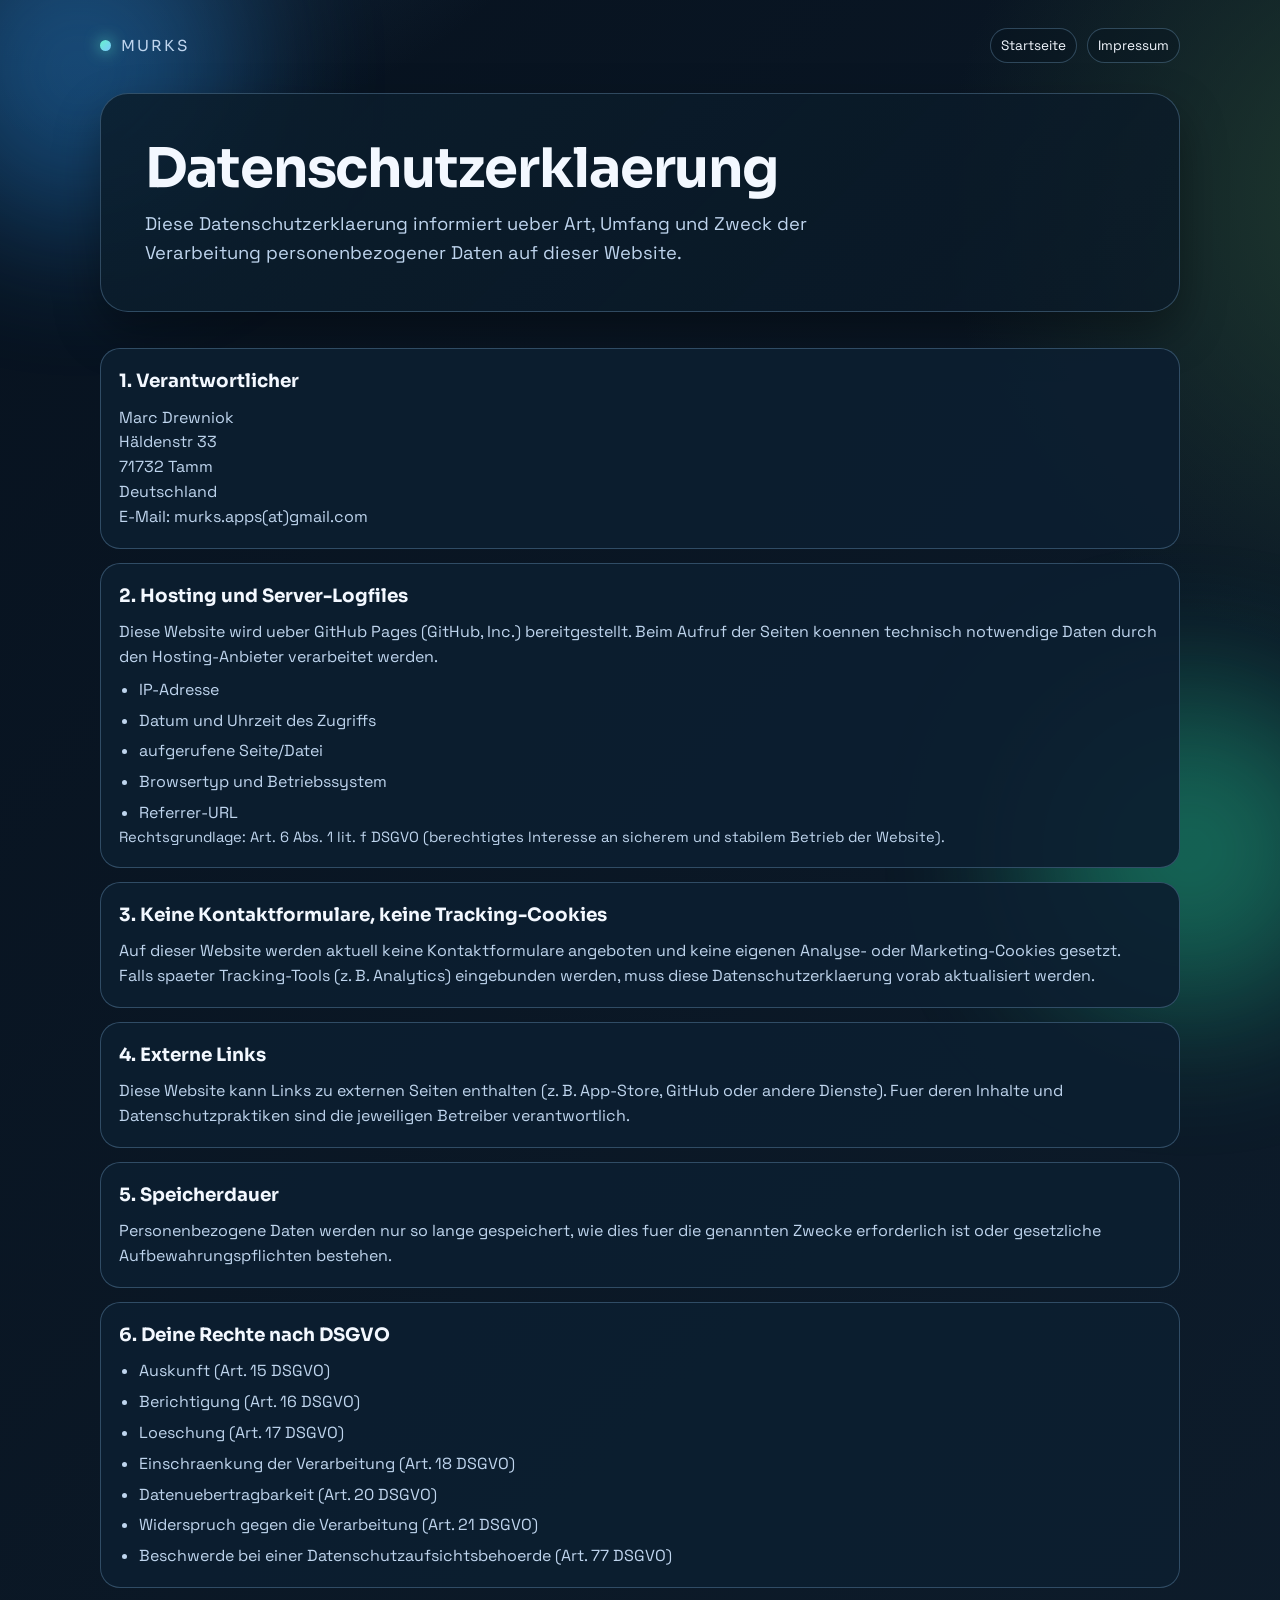
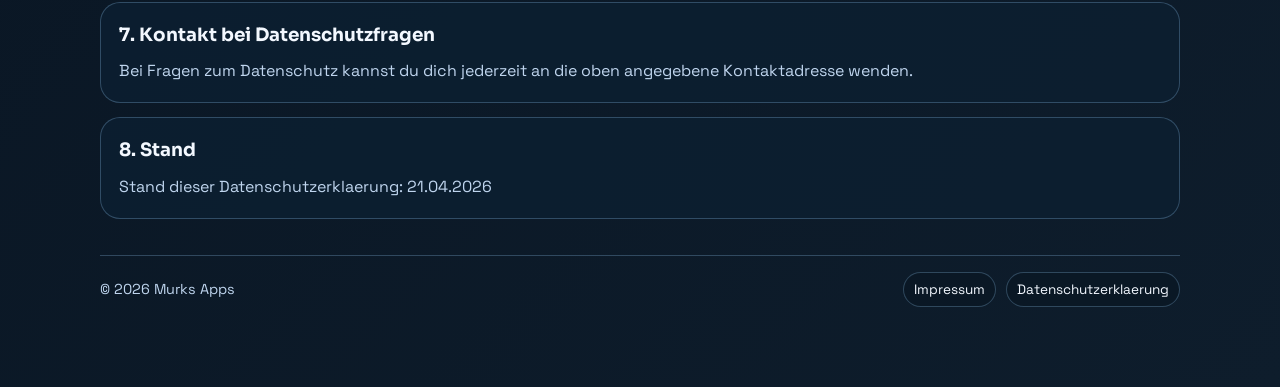
==== datenschutz.html @ 17c4be0d "added datenschutz and impressum" ====
<!doctype html>
<html lang="de">
  <head>
    <meta charset="UTF-8" />
    <meta name="viewport" content="width=device-width, initial-scale=1.0" />
    <title>Datenschutzerklaerung | Murks Apps</title>
    <meta
      name="description"
      content="Datenschutzerklaerung der Website Murks Apps mit Informationen zur Datenverarbeitung und deinen Rechten."
    />
    <meta name="robots" content="index, follow" />
    <link rel="canonical" href="https://murksd.github.io/datenschutz.html" />
    <link rel="preconnect" href="https://fonts.googleapis.com" />
    <link rel="preconnect" href="https://fonts.gstatic.com" crossorigin />
    <link
      href="https://fonts.googleapis.com/css2?family=Sora:wght@400;600;700;800&family=Space+Grotesk:wght@400;500;700&display=swap"
      rel="stylesheet"
    />
    <link rel="stylesheet" href="styles.css" />
  </head>
  <body>
    <main class="page">
      <header class="top-nav fade-in">
        <a class="brand" href="index.html">
          <span class="brand-dot"></span>
          <span>MURKS</span>
        </a>
        <div class="legal-links">
          <a class="nav-link" href="index.html">Startseite</a>
          <a href="impressum.html">Impressum</a>
        </div>
      </header>

      <section class="hero fade-in delay-1">
        <h1>Datenschutzerklaerung</h1>
        <p>
          Diese Datenschutzerklaerung informiert ueber Art, Umfang und Zweck der
          Verarbeitung personenbezogener Daten auf dieser Website.
        </p>
      </section>

      <section class="legal-wrap fade-in delay-2">
        <article class="legal-card">
          <h2>1. Verantwortlicher</h2>
          <p>Marc Drewniok</p>
          <p>Häldenstr 33</p>
          <p>71732 Tamm</p>
          <p>Deutschland</p>
          <p>E-Mail: murks.apps(at)gmail.com</p>
        </article>

        <article class="legal-card">
          <h2>2. Hosting und Server-Logfiles</h2>
          <p>
            Diese Website wird ueber GitHub Pages (GitHub, Inc.) bereitgestellt.
            Beim Aufruf der Seiten koennen technisch notwendige Daten durch den
            Hosting-Anbieter verarbeitet werden.
          </p>
          <ul>
            <li>IP-Adresse</li>
            <li>Datum und Uhrzeit des Zugriffs</li>
            <li>aufgerufene Seite/Datei</li>
            <li>Browsertyp und Betriebssystem</li>
            <li>Referrer-URL</li>
          </ul>
          <p class="legal-inline-note">
            Rechtsgrundlage: Art. 6 Abs. 1 lit. f DSGVO (berechtigtes Interesse an
            sicherem und stabilem Betrieb der Website).
          </p>
        </article>

        <article class="legal-card">
          <h2>3. Keine Kontaktformulare, keine Tracking-Cookies</h2>
          <p>
            Auf dieser Website werden aktuell keine Kontaktformulare angeboten und
            keine eigenen Analyse- oder Marketing-Cookies gesetzt.
          </p>
          <p>
            Falls spaeter Tracking-Tools (z. B. Analytics) eingebunden werden,
            muss diese Datenschutzerklaerung vorab aktualisiert werden.
          </p>
        </article>

        <article class="legal-card">
          <h2>4. Externe Links</h2>
          <p>
            Diese Website kann Links zu externen Seiten enthalten (z. B. App-Store,
            GitHub oder andere Dienste). Fuer deren Inhalte und Datenschutzpraktiken
            sind die jeweiligen Betreiber verantwortlich.
          </p>
        </article>

        <article class="legal-card">
          <h2>5. Speicherdauer</h2>
          <p>
            Personenbezogene Daten werden nur so lange gespeichert, wie dies fuer
            die genannten Zwecke erforderlich ist oder gesetzliche Aufbewahrungspflichten
            bestehen.
          </p>
        </article>

        <article class="legal-card">
          <h2>6. Deine Rechte nach DSGVO</h2>
          <ul>
            <li>Auskunft (Art. 15 DSGVO)</li>
            <li>Berichtigung (Art. 16 DSGVO)</li>
            <li>Loeschung (Art. 17 DSGVO)</li>
            <li>Einschraenkung der Verarbeitung (Art. 18 DSGVO)</li>
            <li>Datenuebertragbarkeit (Art. 20 DSGVO)</li>
            <li>Widerspruch gegen die Verarbeitung (Art. 21 DSGVO)</li>
            <li>Beschwerde bei einer Datenschutzaufsichtsbehoerde (Art. 77 DSGVO)</li>
          </ul>
        </article>

        <article class="legal-card">
          <h2>7. Kontakt bei Datenschutzfragen</h2>
          <p>
            Bei Fragen zum Datenschutz kannst du dich jederzeit an die oben angegebene
            Kontaktadresse wenden.
          </p>
        </article>

        <article class="legal-card">
          <h2>8. Stand</h2>
          <p>Stand dieser Datenschutzerklaerung: 21.04.2026</p>
        </article>
      </section>

      <footer class="site-footer fade-in delay-3">
        <p>© 2026 Murks Apps</p>
        <div class="legal-links" aria-label="Rechtliche Links">
          <a href="impressum.html">Impressum</a>
          <a href="datenschutz.html">Datenschutzerklaerung</a>
        </div>
      </footer>
    </main>
  </body>
</html>
---- styles.css ----
:root {
  --bg: #07121f;
  --bg-alt: #0e1d2c;
  --card: rgba(9, 23, 37, 0.72);
  --card-strong: rgba(12, 31, 48, 0.92);
  --line: rgba(155, 208, 255, 0.26);
  --text: #f3f8ff;
  --muted: #bfd5ee;
  --accent: #66f2cd;
  --accent-2: #ff9f68;
  --shadow: 0 20px 45px rgba(0, 0, 0, 0.35);
}

* {
  box-sizing: border-box;
}

html,
body {
  margin: 0;
  padding: 0;
}

body {
  min-height: 100vh;
  color: var(--text);
  font-family: "Space Grotesk", "Segoe UI", sans-serif;
  background:
    radial-gradient(900px circle at 10% -20%, #1f3b57 0%, transparent 60%),
    radial-gradient(800px circle at 110% 10%, #203b2f 0%, transparent 58%),
    linear-gradient(135deg, var(--bg) 0%, var(--bg-alt) 100%);
  line-height: 1.55;
  overflow-x: hidden;
}

body::before,
body::after {
  content: "";
  position: fixed;
  width: 320px;
  height: 320px;
  border-radius: 50%;
  z-index: -1;
  filter: blur(75px);
  opacity: 0.38;
  animation: drift 12s ease-in-out infinite alternate;
}

body::before {
  background: #2e9fff;
  top: -90px;
  left: -80px;
}

body::after {
  background: #27e6a5;
  right: -70px;
  bottom: -110px;
  animation-delay: 1.8s;
}

@keyframes drift {
  from {
    transform: translateY(0px) scale(1);
  }
  to {
    transform: translateY(20px) scale(1.08);
  }
}

.page {
  width: min(1080px, 92vw);
  margin: 0 auto;
  padding: 28px 0 80px;
}

.top-nav {
  display: flex;
  justify-content: space-between;
  align-items: center;
  margin-bottom: 30px;
}

.brand {
  display: inline-flex;
  align-items: center;
  gap: 10px;
  font-family: "Sora", "Trebuchet MS", sans-serif;
  font-size: 0.95rem;
  letter-spacing: 0.14em;
  text-transform: uppercase;
  color: var(--muted);
  text-decoration: none;
}

.brand-dot {
  width: 11px;
  height: 11px;
  border-radius: 50%;
  background: linear-gradient(135deg, var(--accent), #7cc9ff);
  box-shadow: 0 0 16px rgba(102, 242, 205, 0.85);
}

.nav-link {
  color: var(--text);
  text-decoration: none;
  border: 1px solid var(--line);
  padding: 8px 14px;
  border-radius: 999px;
  background: rgba(8, 21, 33, 0.5);
  transition: transform 0.2s ease, border-color 0.2s ease;
}

.nav-link:hover {
  transform: translateY(-2px);
  border-color: rgba(155, 208, 255, 0.5);
}

.hero {
  background: linear-gradient(135deg, rgba(11, 30, 45, 0.88), rgba(10, 25, 39, 0.76));
  border: 1px solid var(--line);
  border-radius: 28px;
  box-shadow: var(--shadow);
  padding: clamp(22px, 4vw, 44px);
  margin-bottom: 36px;
}

.hero-app {
  display: flex;
  align-items: center;
  gap: 18px;
}

.hero-app-icon {
  width: 84px;
  height: 84px;
  flex: 0 0 auto;
  border-radius: 22px;
  object-fit: cover;
  border: 1px solid rgba(255, 255, 255, 0.25);
  box-shadow: 0 10px 28px rgba(0, 0, 0, 0.35);
}

.hero h1 {
  font-family: "Sora", "Trebuchet MS", sans-serif;
  margin: 0 0 10px;
  line-height: 1.14;
  font-size: clamp(2.05rem, 5vw, 3.4rem);
  letter-spacing: -0.02em;
}

.hero p {
  max-width: 760px;
  margin: 0;
  color: var(--muted);
  font-size: clamp(1.02rem, 2.35vw, 1.15rem);
}

.section-title {
  margin: 0 0 14px;
  font-family: "Sora", "Trebuchet MS", sans-serif;
  font-size: clamp(1.25rem, 2.6vw, 1.7rem);
}

.app-grid {
  display: grid;
  grid-template-columns: repeat(auto-fit, minmax(230px, 320px));
  gap: 18px;
  justify-content: start;
}

.app-tile,
.panel,
.flow-step,
.feature {
  border: 1px solid var(--line);
  border-radius: 20px;
  background: var(--card);
  backdrop-filter: blur(6px);
}

.app-tile {
  text-decoration: none;
  color: inherit;
  padding: 18px;
  transition: transform 0.24s ease, border-color 0.24s ease, background 0.24s ease;
}

.app-tile:hover {
  transform: translateY(-6px);
  border-color: rgba(102, 242, 205, 0.7);
  background: rgba(14, 38, 59, 0.9);
}

.app-icon {
  width: 76px;
  height: 76px;
  border-radius: 18px;
  object-fit: cover;
  border: 1px solid rgba(255, 255, 255, 0.25);
  box-shadow: 0 10px 28px rgba(0, 0, 0, 0.35);
}

.app-title {
  margin: 14px 0 6px;
  font-family: "Sora", "Trebuchet MS", sans-serif;
  font-size: 1.25rem;
}

.app-desc {
  margin: 0;
  color: var(--muted);
  font-size: 0.97rem;
}

.tag {
  margin-top: 12px;
  display: inline-block;
  padding: 5px 10px;
  border-radius: 999px;
  font-size: 0.78rem;
  letter-spacing: 0.06em;
  text-transform: uppercase;
  color: #03221a;
  background: linear-gradient(135deg, #9bffd6, #6bffc0);
  font-weight: 700;
}

.panel {
  padding: 18px;
  margin-bottom: 22px;
  background: var(--card-strong);
}

.panel p {
  margin: 0;
  color: var(--muted);
}

.flow-grid,
.features-grid {
  display: grid;
  grid-template-columns: repeat(auto-fit, minmax(170px, 1fr));
  gap: 14px;
  margin-bottom: 26px;
}

.flow-step,
.feature {
  padding: 16px;
}

.step-id {
  margin: 0 0 8px;
  font-size: 0.8rem;
  letter-spacing: 0.1em;
  text-transform: uppercase;
  color: var(--accent);
  font-weight: 700;
}

.flow-step h3,
.feature h3 {
  margin: 0 0 8px;
  font-size: 1.05rem;
  font-family: "Sora", "Trebuchet MS", sans-serif;
}

.flow-step p,
.feature p {
  margin: 0;
  color: var(--muted);
  font-size: 0.95rem;
}

.shots-grid {
  display: grid;
  grid-template-columns: repeat(auto-fit, minmax(260px, 1fr));
  gap: 14px;
  align-items: start;
}

.shot {
  border: 1px solid var(--line);
  border-radius: 18px;
  overflow: visible;
  background: rgba(7, 18, 30, 0.85);
}

.shot img {
  width: 100%;
  height: auto;
  object-fit: contain;
  display: block;
  border-radius: 18px;
}

.shot figcaption {
  padding: 10px 11px;
  color: var(--muted);
  font-size: 0.9rem;
}

.shot:has(img:only-child) {
  background: transparent;
}

.shot.missing {
  min-height: 340px;
  display: flex;
  align-items: center;
  justify-content: center;
  padding: 14px;
  text-align: center;
  color: var(--muted);
}

.footer-note {
  margin-top: 34px;
  color: var(--muted);
  font-size: 0.86rem;
}

.site-footer {
  margin-top: 36px;
  border-top: 1px solid var(--line);
  padding-top: 16px;
  display: flex;
  flex-wrap: wrap;
  justify-content: space-between;
  align-items: center;
  gap: 12px;
}

.site-footer p {
  margin: 0;
  color: var(--muted);
  font-size: 0.9rem;
}

.legal-links {
  display: inline-flex;
  gap: 10px;
  flex-wrap: wrap;
}

.legal-links a {
  color: var(--text);
  text-decoration: none;
  border: 1px solid var(--line);
  padding: 6px 10px;
  border-radius: 999px;
  font-size: 0.85rem;
  background: rgba(8, 21, 33, 0.45);
}

.legal-links a:hover {
  border-color: rgba(155, 208, 255, 0.5);
}

.legal-wrap {
  display: grid;
  gap: 14px;
}

.legal-card {
  border: 1px solid var(--line);
  border-radius: 20px;
  background: var(--card-strong);
  padding: 18px;
}

.legal-card h2 {
  margin: 0 0 10px;
  font-family: "Sora", "Trebuchet MS", sans-serif;
  font-size: 1.15rem;
}

.legal-card p,
.legal-card li {
  margin: 0;
  color: var(--muted);
}

.legal-card ul {
  margin: 8px 0 0;
  padding-left: 20px;
  display: grid;
  gap: 6px;
}

.legal-inline-note {
  margin-top: 8px;
  font-size: 0.92rem;
}

.fade-in {
  opacity: 0;
  transform: translateY(12px);
  animation: show 0.55s ease forwards;
}

.delay-1 {
  animation-delay: 0.1s;
}

.delay-2 {
  animation-delay: 0.2s;
}

.delay-3 {
  animation-delay: 0.3s;
}

@keyframes show {
  to {
    opacity: 1;
    transform: translateY(0);
  }
}

@media (max-width: 760px) {
  .top-nav {
    margin-bottom: 18px;
  }

  .hero {
    border-radius: 22px;
  }

  .hero-app {
    align-items: flex-start;
  }
}
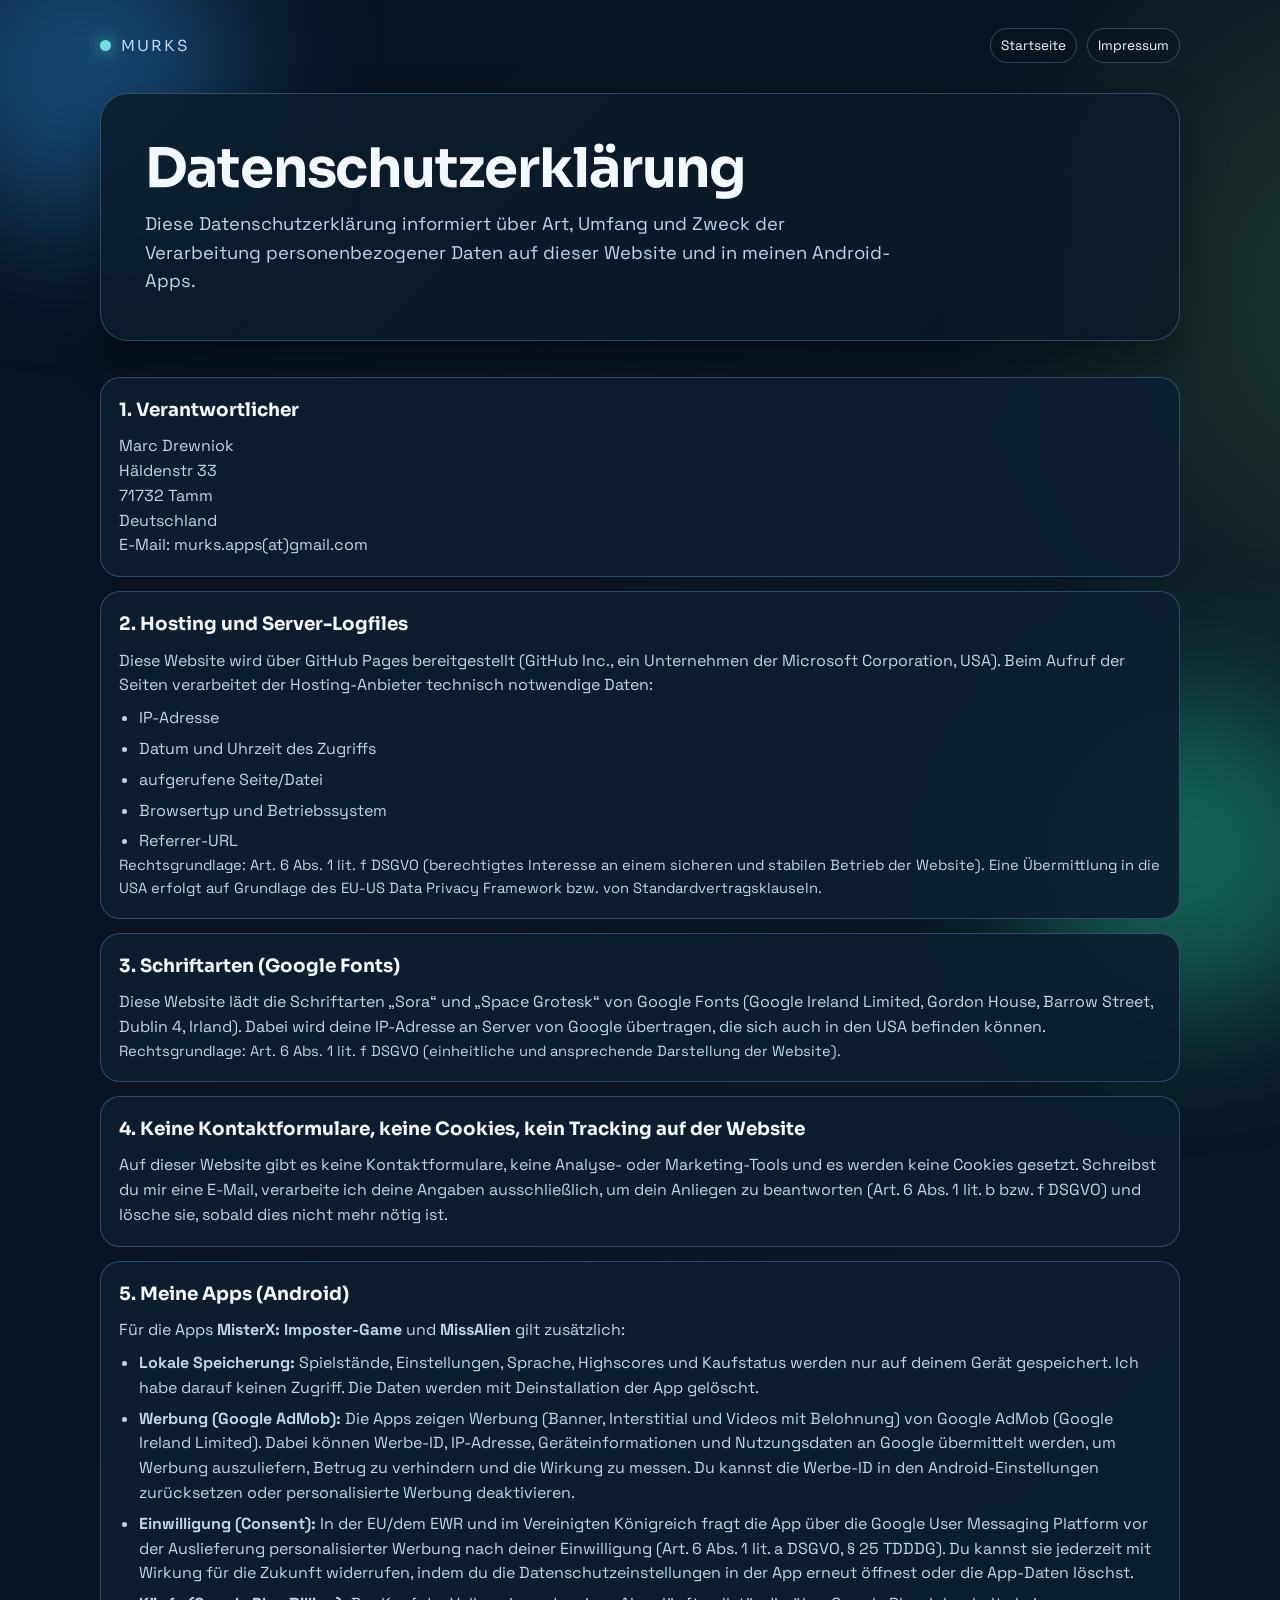
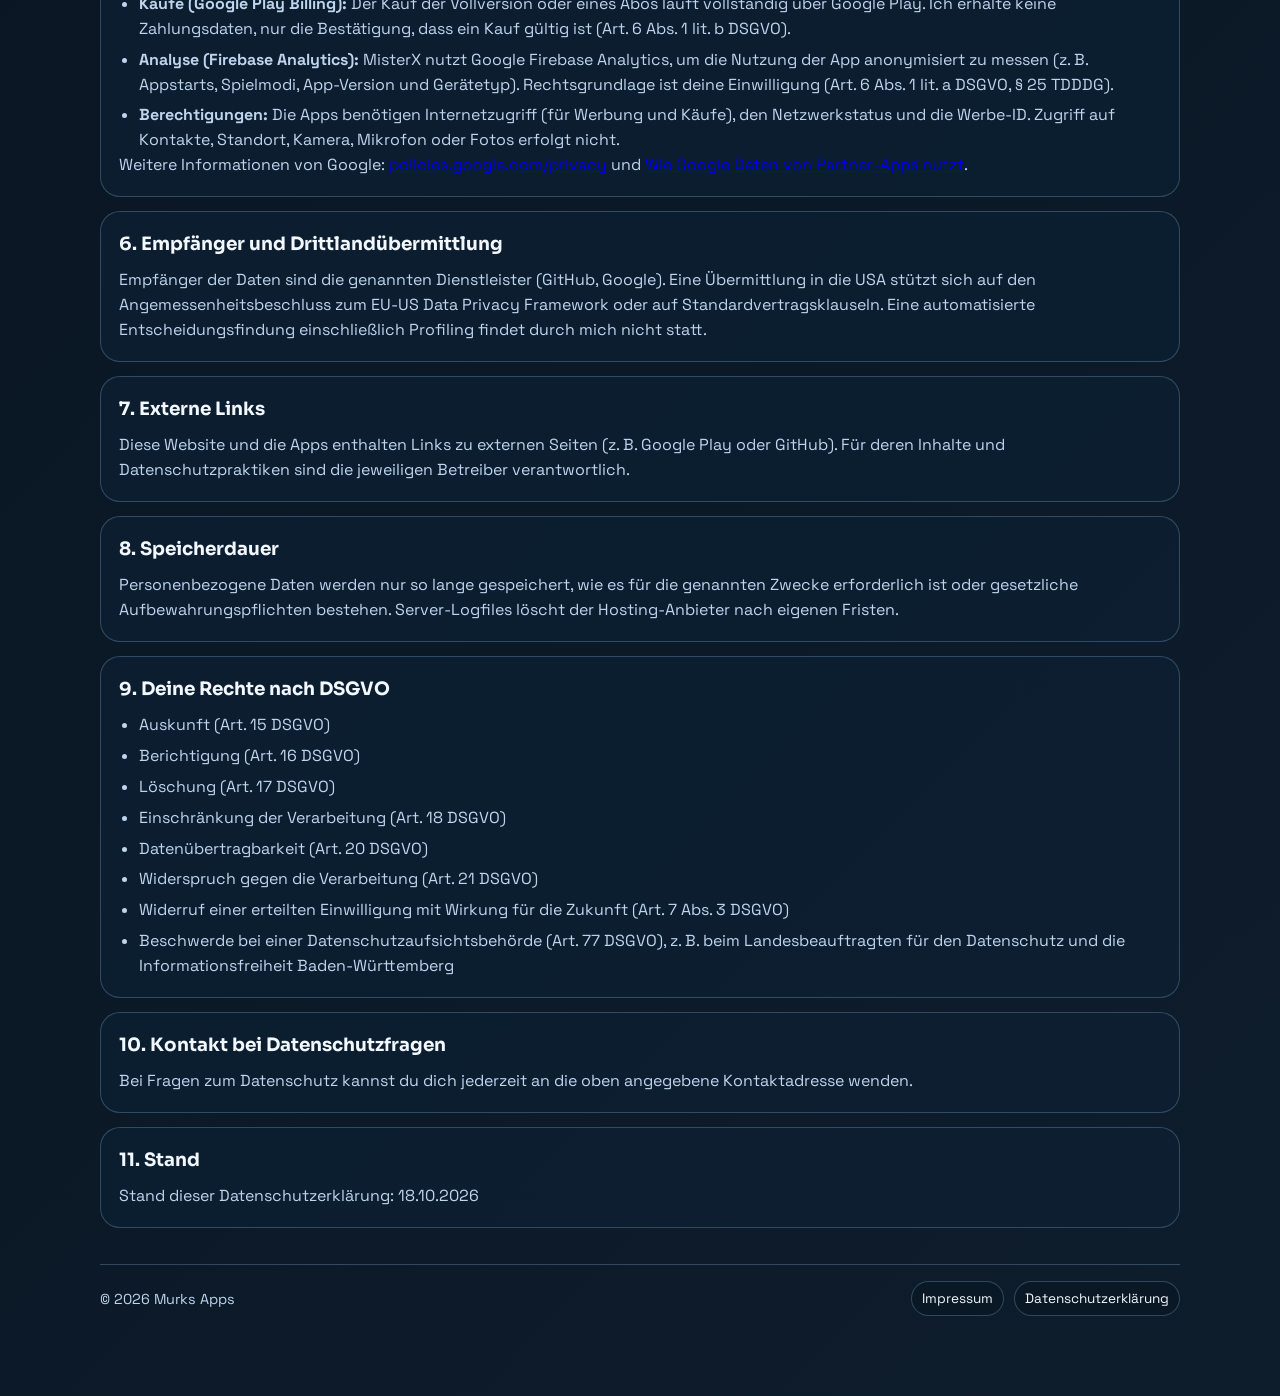
==== commit 0ff80e15: "Add MissAlien page, update home page and privacy policy Co-Authored-By: Claude Sonnet 5.5 <noreply@a" ====
--- a/datenschutz.html
+++ b/datenschutz.html
@@ -3,10 +3,10 @@
   <head>
     <meta charset="UTF-8" />
     <meta name="viewport" content="width=device-width, initial-scale=1.0" />
-    <title>Datenschutzerklaerung | Murks Apps</title>
+    <title>Datenschutzerklärung | Murks Apps</title>
     <meta
       name="description"
-      content="Datenschutzerklaerung der Website Murks Apps mit Informationen zur Datenverarbeitung und deinen Rechten."
+      content="Datenschutzerklärung der Website Murks Apps mit Informationen zur Datenverarbeitung auf der Website und in den Android-Apps MisterX und MissAlien sowie zu deinen Rechten."
     />
     <meta name="robots" content="index, follow" />
     <link rel="canonical" href="https://murksd.github.io/datenschutz.html" />
@@ -32,10 +32,10 @@
       </header>
 
       <section class="hero fade-in delay-1">
-        <h1>Datenschutzerklaerung</h1>
+        <h1>Datenschutzerklärung</h1>
         <p>
-          Diese Datenschutzerklaerung informiert ueber Art, Umfang und Zweck der
-          Verarbeitung personenbezogener Daten auf dieser Website.
+          Diese Datenschutzerklärung informiert über Art, Umfang und Zweck der
+          Verarbeitung personenbezogener Daten auf dieser Website und in meinen Android-Apps.
         </p>
       </section>
 
@@ -52,9 +52,9 @@
         <article class="legal-card">
           <h2>2. Hosting und Server-Logfiles</h2>
           <p>
-            Diese Website wird ueber GitHub Pages (GitHub, Inc.) bereitgestellt.
-            Beim Aufruf der Seiten koennen technisch notwendige Daten durch den
-            Hosting-Anbieter verarbeitet werden.
+            Diese Website wird über GitHub Pages bereitgestellt (GitHub Inc.,
+            ein Unternehmen der Microsoft Corporation, USA). Beim Aufruf der Seiten
+            verarbeitet der Hosting-Anbieter technisch notwendige Daten:
           </p>
           <ul>
             <li>IP-Adresse</li>
@@ -65,64 +65,149 @@
           </ul>
           <p class="legal-inline-note">
             Rechtsgrundlage: Art. 6 Abs. 1 lit. f DSGVO (berechtigtes Interesse an
-            sicherem und stabilem Betrieb der Website).
-          </p>
-        </article>
-
-        <article class="legal-card">
-          <h2>3. Keine Kontaktformulare, keine Tracking-Cookies</h2>
-          <p>
-            Auf dieser Website werden aktuell keine Kontaktformulare angeboten und
-            keine eigenen Analyse- oder Marketing-Cookies gesetzt.
-          </p>
-          <p>
-            Falls spaeter Tracking-Tools (z. B. Analytics) eingebunden werden,
-            muss diese Datenschutzerklaerung vorab aktualisiert werden.
-          </p>
-        </article>
-
-        <article class="legal-card">
-          <h2>4. Externe Links</h2>
-          <p>
-            Diese Website kann Links zu externen Seiten enthalten (z. B. App-Store,
-            GitHub oder andere Dienste). Fuer deren Inhalte und Datenschutzpraktiken
+            einem sicheren und stabilen Betrieb der Website). Eine Übermittlung in
+            die USA erfolgt auf Grundlage des EU-US Data Privacy Framework bzw.
+            von Standardvertragsklauseln.
+          </p>
+        </article>
+
+        <article class="legal-card">
+          <h2>3. Schriftarten (Google Fonts)</h2>
+          <p>
+            Diese Website lädt die Schriftarten „Sora“ und „Space Grotesk“ von
+            Google Fonts (Google Ireland Limited, Gordon House, Barrow Street,
+            Dublin 4, Irland). Dabei wird deine IP-Adresse an Server von Google
+            übertragen, die sich auch in den USA befinden können.
+          </p>
+          <p class="legal-inline-note">
+            Rechtsgrundlage: Art. 6 Abs. 1 lit. f DSGVO (einheitliche und
+            ansprechende Darstellung der Website).
+          </p>
+        </article>
+
+        <article class="legal-card">
+          <h2>4. Keine Kontaktformulare, keine Cookies, kein Tracking auf der Website</h2>
+          <p>
+            Auf dieser Website gibt es keine Kontaktformulare, keine Analyse- oder
+            Marketing-Tools und es werden keine Cookies gesetzt. Schreibst du mir
+            eine E-Mail, verarbeite ich deine Angaben ausschließlich, um dein
+            Anliegen zu beantworten (Art. 6 Abs. 1 lit. b bzw. f DSGVO) und lösche
+            sie, sobald dies nicht mehr nötig ist.
+          </p>
+        </article>
+
+        <article class="legal-card">
+          <h2>5. Meine Apps (Android)</h2>
+          <p>
+            Für die Apps <strong>MisterX: Imposter-Game</strong> und
+            <strong>MissAlien</strong> gilt zusätzlich:
+          </p>
+          <ul>
+            <li>
+              <strong>Lokale Speicherung:</strong> Spielstände, Einstellungen,
+              Sprache, Highscores und Kaufstatus werden nur auf deinem Gerät
+              gespeichert. Ich habe darauf keinen Zugriff. Die Daten werden mit
+              Deinstallation der App gelöscht.
+            </li>
+            <li>
+              <strong>Werbung (Google AdMob):</strong> Die Apps zeigen Werbung
+              (Banner, Interstitial und Videos mit Belohnung) von Google AdMob
+              (Google Ireland Limited). Dabei können Werbe-ID, IP-Adresse,
+              Geräteinformationen und Nutzungsdaten an Google übermittelt werden,
+              um Werbung auszuliefern, Betrug zu verhindern und die Wirkung zu
+              messen. Du kannst die Werbe-ID in den Android-Einstellungen
+              zurücksetzen oder personalisierte Werbung deaktivieren.
+            </li>
+            <li>
+              <strong>Einwilligung (Consent):</strong> In der EU/dem EWR und im
+              Vereinigten Königreich fragt die App über die Google User Messaging
+              Platform vor der Auslieferung personalisierter Werbung nach deiner
+              Einwilligung (Art. 6 Abs. 1 lit. a DSGVO, § 25 TDDDG). Du kannst
+              sie jederzeit mit Wirkung für die Zukunft widerrufen, indem du die
+              Datenschutzeinstellungen in der App erneut öffnest oder die App-Daten
+              löschst.
+            </li>
+            <li>
+              <strong>Käufe (Google Play Billing):</strong> Der Kauf der Vollversion
+              oder eines Abos läuft vollständig über Google Play. Ich erhalte
+              keine Zahlungsdaten, nur die Bestätigung, dass ein Kauf gültig ist
+              (Art. 6 Abs. 1 lit. b DSGVO).
+            </li>
+            <li>
+              <strong>Analyse (Firebase Analytics):</strong> MisterX nutzt Google
+              Firebase Analytics, um die Nutzung der App anonymisiert zu messen
+              (z. B. Appstarts, Spielmodi, App-Version und Gerätetyp). Rechtsgrundlage
+              ist deine Einwilligung (Art. 6 Abs. 1 lit. a DSGVO, § 25 TDDDG).
+            </li>
+            <li>
+              <strong>Berechtigungen:</strong> Die Apps benötigen Internetzugriff
+              (für Werbung und Käufe), den Netzwerkstatus und die Werbe-ID. Zugriff
+              auf Kontakte, Standort, Kamera, Mikrofon oder Fotos erfolgt nicht.
+            </li>
+          </ul>
+          <p>
+            Weitere Informationen von Google:
+            <a href="https://policies.google.com/privacy">policies.google.com/privacy</a>
+            und
+            <a href="https://policies.google.com/technologies/partner-sites">Wie Google Daten von Partner-Apps nutzt</a>.
+          </p>
+        </article>
+
+        <article class="legal-card">
+          <h2>6. Empfänger und Drittlandübermittlung</h2>
+          <p>
+            Empfänger der Daten sind die genannten Dienstleister (GitHub, Google).
+            Eine Übermittlung in die USA stützt sich auf den
+            Angemessenheitsbeschluss zum EU-US Data Privacy Framework oder auf
+            Standardvertragsklauseln. Eine automatisierte Entscheidungsfindung
+            einschließlich Profiling findet durch mich nicht statt.
+          </p>
+        </article>
+
+        <article class="legal-card">
+          <h2>7. Externe Links</h2>
+          <p>
+            Diese Website und die Apps enthalten Links zu externen Seiten (z. B.
+            Google Play oder GitHub). Für deren Inhalte und Datenschutzpraktiken
             sind die jeweiligen Betreiber verantwortlich.
           </p>
         </article>
 
         <article class="legal-card">
-          <h2>5. Speicherdauer</h2>
-          <p>
-            Personenbezogene Daten werden nur so lange gespeichert, wie dies fuer
-            die genannten Zwecke erforderlich ist oder gesetzliche Aufbewahrungspflichten
-            bestehen.
-          </p>
-        </article>
-
-        <article class="legal-card">
-          <h2>6. Deine Rechte nach DSGVO</h2>
+          <h2>8. Speicherdauer</h2>
+          <p>
+            Personenbezogene Daten werden nur so lange gespeichert, wie es für die
+            genannten Zwecke erforderlich ist oder gesetzliche
+            Aufbewahrungspflichten bestehen. Server-Logfiles löscht der
+            Hosting-Anbieter nach eigenen Fristen.
+          </p>
+        </article>
+
+        <article class="legal-card">
+          <h2>9. Deine Rechte nach DSGVO</h2>
           <ul>
             <li>Auskunft (Art. 15 DSGVO)</li>
             <li>Berichtigung (Art. 16 DSGVO)</li>
-            <li>Loeschung (Art. 17 DSGVO)</li>
-            <li>Einschraenkung der Verarbeitung (Art. 18 DSGVO)</li>
-            <li>Datenuebertragbarkeit (Art. 20 DSGVO)</li>
+            <li>Löschung (Art. 17 DSGVO)</li>
+            <li>Einschränkung der Verarbeitung (Art. 18 DSGVO)</li>
+            <li>Datenübertragbarkeit (Art. 20 DSGVO)</li>
             <li>Widerspruch gegen die Verarbeitung (Art. 21 DSGVO)</li>
-            <li>Beschwerde bei einer Datenschutzaufsichtsbehoerde (Art. 77 DSGVO)</li>
+            <li>Widerruf einer erteilten Einwilligung mit Wirkung für die Zukunft (Art. 7 Abs. 3 DSGVO)</li>
+            <li>Beschwerde bei einer Datenschutzaufsichtsbehörde (Art. 77 DSGVO), z. B. beim Landesbeauftragten für den Datenschutz und die Informationsfreiheit Baden-Württemberg</li>
           </ul>
         </article>
 
         <article class="legal-card">
-          <h2>7. Kontakt bei Datenschutzfragen</h2>
-          <p>
-            Bei Fragen zum Datenschutz kannst du dich jederzeit an die oben angegebene
-            Kontaktadresse wenden.
-          </p>
-        </article>
-
-        <article class="legal-card">
-          <h2>8. Stand</h2>
-          <p>Stand dieser Datenschutzerklaerung: 21.04.2026</p>
+          <h2>10. Kontakt bei Datenschutzfragen</h2>
+          <p>
+            Bei Fragen zum Datenschutz kannst du dich jederzeit an die oben
+            angegebene Kontaktadresse wenden.
+          </p>
+        </article>
+
+        <article class="legal-card">
+          <h2>11. Stand</h2>
+          <p>Stand dieser Datenschutzerklärung: 18.10.2026</p>
         </article>
       </section>
 
@@ -130,7 +215,7 @@
         <p>© 2026 Murks Apps</p>
         <div class="legal-links" aria-label="Rechtliche Links">
           <a href="impressum.html">Impressum</a>
-          <a href="datenschutz.html">Datenschutzerklaerung</a>
+          <a href="datenschutz.html">Datenschutzerklärung</a>
         </div>
       </footer>
     </main>
--- a/styles.css
+++ b/styles.css
@@ -180,21 +180,37 @@
 }
 
 .app-tile {
-  text-decoration: none;
-  color: inherit;
   padding: 18px;
-  transition: transform 0.24s ease, border-color 0.24s ease, background 0.24s ease;
+  display: flex;
+  flex-direction: column;
+  align-items: flex-start;
+  transition:
+    transform 0.24s ease,
+    border-color 0.24s ease,
+    background 0.24s ease,
+    box-shadow 0.24s ease;
 }
 
 .app-tile:hover {
   transform: translateY(-6px);
   border-color: rgba(102, 242, 205, 0.7);
   background: rgba(14, 38, 59, 0.9);
+  box-shadow: 0 0 0 1px rgba(102, 242, 205, 0.45), 0 0 24px rgba(102, 242, 205, 0.32);
+}
+
+.app-tile-link {
+  width: 100%;
+  color: inherit;
+  text-decoration: none;
+  display: flex;
+  flex-direction: column;
+  align-items: flex-start;
 }
 
 .app-icon {
   width: 76px;
   height: 76px;
+  align-self: center;
   border-radius: 18px;
   object-fit: cover;
   border: 1px solid rgba(255, 255, 255, 0.25);
@@ -215,15 +231,29 @@
 
 .tag {
   margin-top: 12px;
+  align-self: center;
   display: inline-block;
   padding: 5px 10px;
   border-radius: 999px;
+  border: 1px solid transparent;
   font-size: 0.78rem;
   letter-spacing: 0.06em;
   text-transform: uppercase;
   color: #03221a;
   background: linear-gradient(135deg, #9bffd6, #6bffc0);
   font-weight: 700;
+}
+
+.store-link {
+  text-decoration: none;
+  transition: border-color 0.22s ease, box-shadow 0.22s ease, transform 0.22s ease;
+}
+
+.store-link:hover,
+.store-link:focus-visible {
+  border-color: rgba(6, 52, 38, 0.88);
+  box-shadow: 0 0 0 1px rgba(12, 80, 58, 0.42), 0 0 18px rgba(102, 242, 205, 0.62);
+  transform: translateY(-1px);
 }
 
 .panel {
